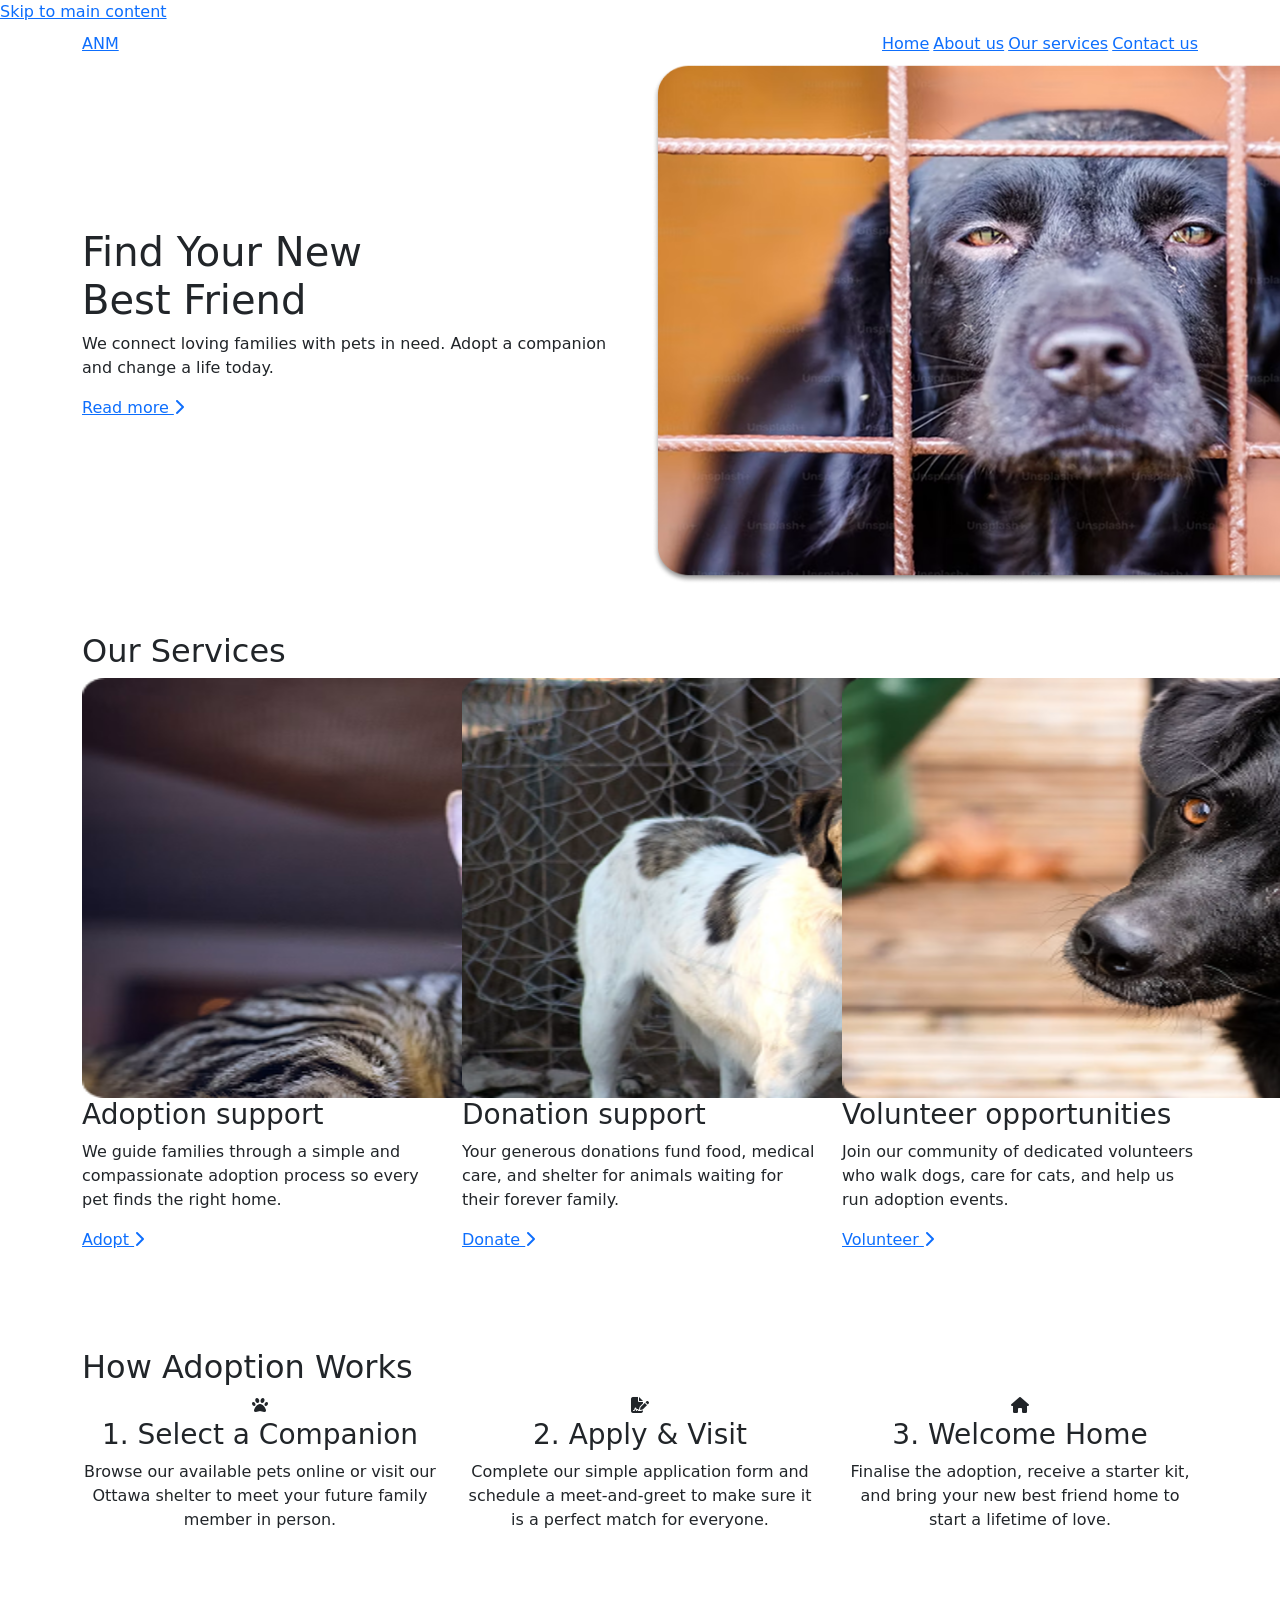
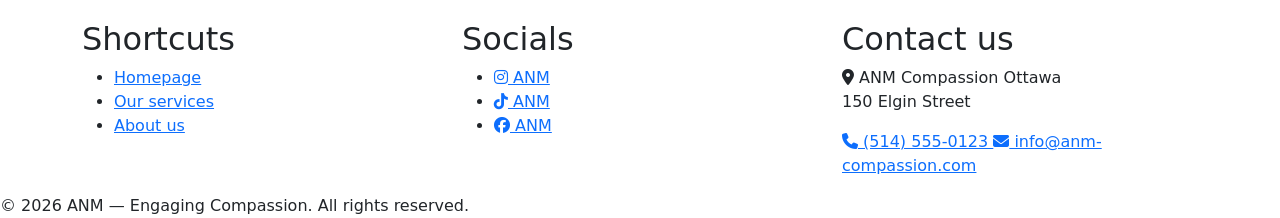
==== index.html @ 62774a29 "add all files" ====
<!DOCTYPE html>
<html lang="en">

<head>
  <meta charset="UTF-8">
  <meta name="viewport" content="width=device-width, initial-scale=1.0">
  <meta name="description"
    content="ANM Compassion — Find your new best friend. We connect loving families with pets in need. Adopt, donate, or volunteer with our rescue shelter in Ottawa.">
  <title>ANM Compassion — Find Your New Best Friend</title>

  <!-- Bootstrap 5.3 CSS -->
  <link rel="stylesheet" href="https://cdn.jsdelivr.net/npm/bootstrap@5.3.3/dist/css/bootstrap.min.css">
  <!-- Font Awesome 6 -->
  <link rel="stylesheet" href="https://cdnjs.cloudflare.com/ajax/libs/font-awesome/6.5.2/css/all.min.css">
  <!-- AOS — Animate On Scroll -->
  <link rel="stylesheet" href="https://unpkg.com/aos@2.3.4/dist/aos.css">
  <!-- Custom Stylesheet -->
  <link rel="stylesheet" href="style.css">
</head>

<body>

  <!-- Skip Navigation Link -->
  <a class="skip-link" href="#main-content">Skip to main content</a>

  <!--         HEADER / NAVBAR         -->
  <header role="banner">
    <div class="container anm-navbar-wrapper">
      <nav class="anm-navbar navbar navbar-expand-lg" aria-label="Main navigation">
        <a class="anm-brand me-4" href="index.html" aria-label="ANM Compassion Home">ANM</a>

        <!-- Mobile toggler -->
        <button class="navbar-toggler ms-auto" type="button" data-bs-toggle="collapse" data-bs-target="#mainNav"
          aria-controls="mainNav" aria-expanded="false" aria-label="Toggle navigation">
          <span class="navbar-toggler-icon"></span>
        </button>

        <div class="collapse navbar-collapse" id="mainNav">
          <ul class="navbar-nav ms-auto gap-1" role="list">
            <li class="nav-item" role="listitem">
              <a class="anm-nav-link active" href="index.html" aria-current="page">Home</a>
            </li>
            <li class="nav-item" role="listitem">
              <a class="anm-nav-link" href="about.html">About us</a>
            </li>
            <li class="nav-item" role="listitem">
              <a class="anm-nav-link" href="services.html">Our services</a>
            </li>
            <li class="nav-item" role="listitem">
              <a class="anm-nav-link" href="contact.html">Contact us</a>
            </li>
          </ul>
        </div>
      </nav>
    </div>
  </header>

  <!--         MAIN CONTENT         -->
  <main id="main-content">

    <!-- ---- SECTION 1: HERO ---- -->
    <section class="hero-section" aria-labelledby="hero-title">
      <div class="container">
        <div class="row align-items-center gy-5">

          <div class="col-lg-6" data-aos="fade-right">
            <h1 class="hero-title" id="hero-title">Find Your New<br>Best Friend</h1>
            <p class="hero-subtitle">
              We connect loving families with pets in need.
              Adopt a companion and change a life today.
            </p>
            <a class="btn-anm" href="about.html">
              Read more <i class="fa-solid fa-chevron-right" aria-hidden="true"></i>
            </a>
          </div>

          <div class="col-lg-6" data-aos="fade-left">
            <img class="hero-img" src="images/dog-hero-lg.jpg"
              srcset="images/dog-hero-sm.jpg 400w, images/dog-hero-lg.jpg 800w" sizes="(max-width: 991px) 100vw, 50vw"
              alt="Black Labrador dog looking through a wire fence at an animal rescue shelter" width="800"
              height="520">
          </div>

        </div>
      </div>
    </section>

    <!-- ---- SECTION 2: OUR SERVICES CARDS ---- -->
    <section class="py-5" aria-labelledby="services-title">
      <div class="container">
        <h2 class="section-title" id="services-title" data-aos="fade-up">Our Services</h2>

        <div class="row gy-4 gx-4">

          <!-- Card 1: Adopt -->
          <div class="col-12 col-md-4" data-aos="fade-up" data-aos-delay="0">
            <article class="anm-card">
              <img class="anm-card-img" src="images/cat-service-lg.jpg"
                srcset="images/cat-service-sm.jpg 400w, images/cat-service-lg.jpg 800w"
                sizes="(max-width: 767px) 90vw, 30vw" alt="Tabby cat sitting calmly, available for adoption" width="800"
                height="420">
              <div class="anm-card-body">
                <h3 class="anm-card-title">Adoption support</h3>
                <p class="anm-card-text">We guide families through a simple and compassionate adoption process so every
                  pet finds the right home.</p>
                <a class="btn-anm btn-anm-block" href="services.html#adopt">
                  Adopt <i class="fa-solid fa-chevron-right" aria-hidden="true"></i>
                </a>
              </div>
            </article>
          </div>

          <!-- Card 2: Donate -->
          <div class="col-12 col-md-4" data-aos="fade-up" data-aos-delay="100">
            <article class="anm-card">
              <img class="anm-card-img" src="images/dog-service-lg.jpg"
                srcset="images/dog-service-sm.jpg 400w, images/dog-service-lg.jpg 800w"
                sizes="(max-width: 767px) 90vw, 30vw"
                alt="A spotted dog running in a shelter yard, supported by donations" width="800" height="420">
              <div class="anm-card-body">
                <h3 class="anm-card-title">Donation support</h3>
                <p class="anm-card-text">Your generous donations fund food, medical care, and shelter for animals
                  waiting for their forever family.</p>
                <a class="btn-anm btn-anm-block" href="services.html#donate">
                  Donate <i class="fa-solid fa-chevron-right" aria-hidden="true"></i>
                </a>
              </div>
            </article>
          </div>

          <!-- Card 3: Volunteer -->
          <div class="col-12 col-md-4" data-aos="fade-up" data-aos-delay="200">
            <article class="anm-card">
              <img class="anm-card-img" src="images/dog-volunteer-lg.jpg"
                srcset="images/dog-volunteer-sm.jpg 400w, images/dog-volunteer-lg.jpg 800w"
                sizes="(max-width: 767px) 90vw, 30vw"
                alt="Black dog sitting outdoors representing volunteer opportunities" width="800" height="420">
              <div class="anm-card-body">
                <h3 class="anm-card-title">Volunteer opportunities</h3>
                <p class="anm-card-text">Join our community of dedicated volunteers who walk dogs, care for cats, and
                  help us run adoption events.</p>
                <a class="btn-anm btn-anm-block" href="services.html#volunteer">
                  Volunteer <i class="fa-solid fa-chevron-right" aria-hidden="true"></i>
                </a>
              </div>
            </article>
          </div>

        </div>
      </div>
    </section>

    <!-- ---- SECTION 3: ADOPTION STEPS ---- -->
    <section class="py-5 mb-4" aria-labelledby="steps-title">
      <div class="container">
        <h2 class="section-title" id="steps-title" data-aos="fade-up">How Adoption Works</h2>

        <div class="row gy-4 text-center">

          <div class="col-12 col-md-4" data-aos="fade-up" data-aos-delay="0">
            <div class="pillar-card">
              <i class="fa-solid fa-paw pillar-icon" aria-hidden="true"></i>
              <h3 class="pillar-title">1. Select a Companion</h3>
              <p class="pillar-text">Browse our available pets online or visit our Ottawa shelter to meet your future
                family member in person.</p>
            </div>
          </div>

          <div class="col-12 col-md-4" data-aos="fade-up" data-aos-delay="100">
            <div class="pillar-card">
              <i class="fa-solid fa-file-signature pillar-icon" aria-hidden="true"></i>
              <h3 class="pillar-title">2. Apply &amp; Visit</h3>
              <p class="pillar-text">Complete our simple application form and schedule a meet-and-greet to make sure it
                is a perfect match for everyone.</p>
            </div>
          </div>

          <div class="col-12 col-md-4" data-aos="fade-up" data-aos-delay="200">
            <div class="pillar-card">
              <i class="fa-solid fa-house pillar-icon" aria-hidden="true"></i>
              <h3 class="pillar-title">3. Welcome Home</h3>
              <p class="pillar-text">Finalise the adoption, receive a starter kit, and bring your new best friend home
                to start a lifetime of love.</p>
            </div>
          </div>

        </div>
      </div>
    </section>

  </main>

  <!--         FOOTER         -->
  <footer class="anm-footer" role="contentinfo">
    <div class="container">
      <div class="row gy-5">

        <!-- Shortcuts -->
        <div class="col-12 col-sm-4">
          <h2 class="footer-col-heading">Shortcuts</h2>
          <ul class="footer-links">
            <li><a href="index.html">Homepage</a></li>
            <li><a href="services.html">Our services</a></li>
            <li><a href="about.html">About us</a></li>
          </ul>
        </div>

        <!-- Socials -->
        <div class="col-12 col-sm-4">
          <h2 class="footer-col-heading">Socials</h2>
          <ul class="footer-links">
            <li>
              <a class="footer-social-link" href="#" aria-label="ANM on Instagram">
                <i class="fa-brands fa-instagram" aria-hidden="true"></i> ANM
              </a>
            </li>
            <li>
              <a class="footer-social-link" href="#" aria-label="ANM on TikTok">
                <i class="fa-brands fa-tiktok" aria-hidden="true"></i> ANM
              </a>
            </li>
            <li>
              <a class="footer-social-link" href="#" aria-label="ANM on Facebook">
                <i class="fa-brands fa-facebook" aria-hidden="true"></i> ANM
              </a>
            </li>
          </ul>
        </div>

        <!-- Contact -->
        <div class="col-12 col-sm-4">
          <h2 class="footer-col-heading">Contact us</h2>
          <address>
            <p class="footer-contact-item">
              <i class="fa-solid fa-location-dot" aria-hidden="true"></i>
              ANM Compassion Ottawa<br>150 Elgin Street
            </p>
            <a class="footer-contact-item" href="tel:+15145550123">
              <i class="fa-solid fa-phone" aria-hidden="true"></i>
              (514) 555-0123
            </a>
            <a class="footer-contact-item" href="mailto:info@anm-compassion.com">
              <i class="fa-solid fa-envelope" aria-hidden="true"></i>
              info@anm-compassion.com
            </a>
          </address>
        </div>

      </div>
    </div>

    <!-- Copyright bar -->
    <div class="footer-copyright">
      <p class="mb-0">&copy; 2026 ANM &mdash; Engaging Compassion. All rights reserved.</p>
    </div>
  </footer>

  <!-- Bootstrap 5.3 JS Bundle -->
  <script src="https://cdn.jsdelivr.net/npm/bootstrap@5.3.3/dist/js/bootstrap.bundle.min.js"></script>
  <!-- AOS Init -->
  <script src="https://unpkg.com/aos@2.3.4/dist/aos.js"></script>
  <script>
    AOS.init({ once: true, duration: 700, easing: 'ease-out-cubic' });
  </script>

</body>

</html>
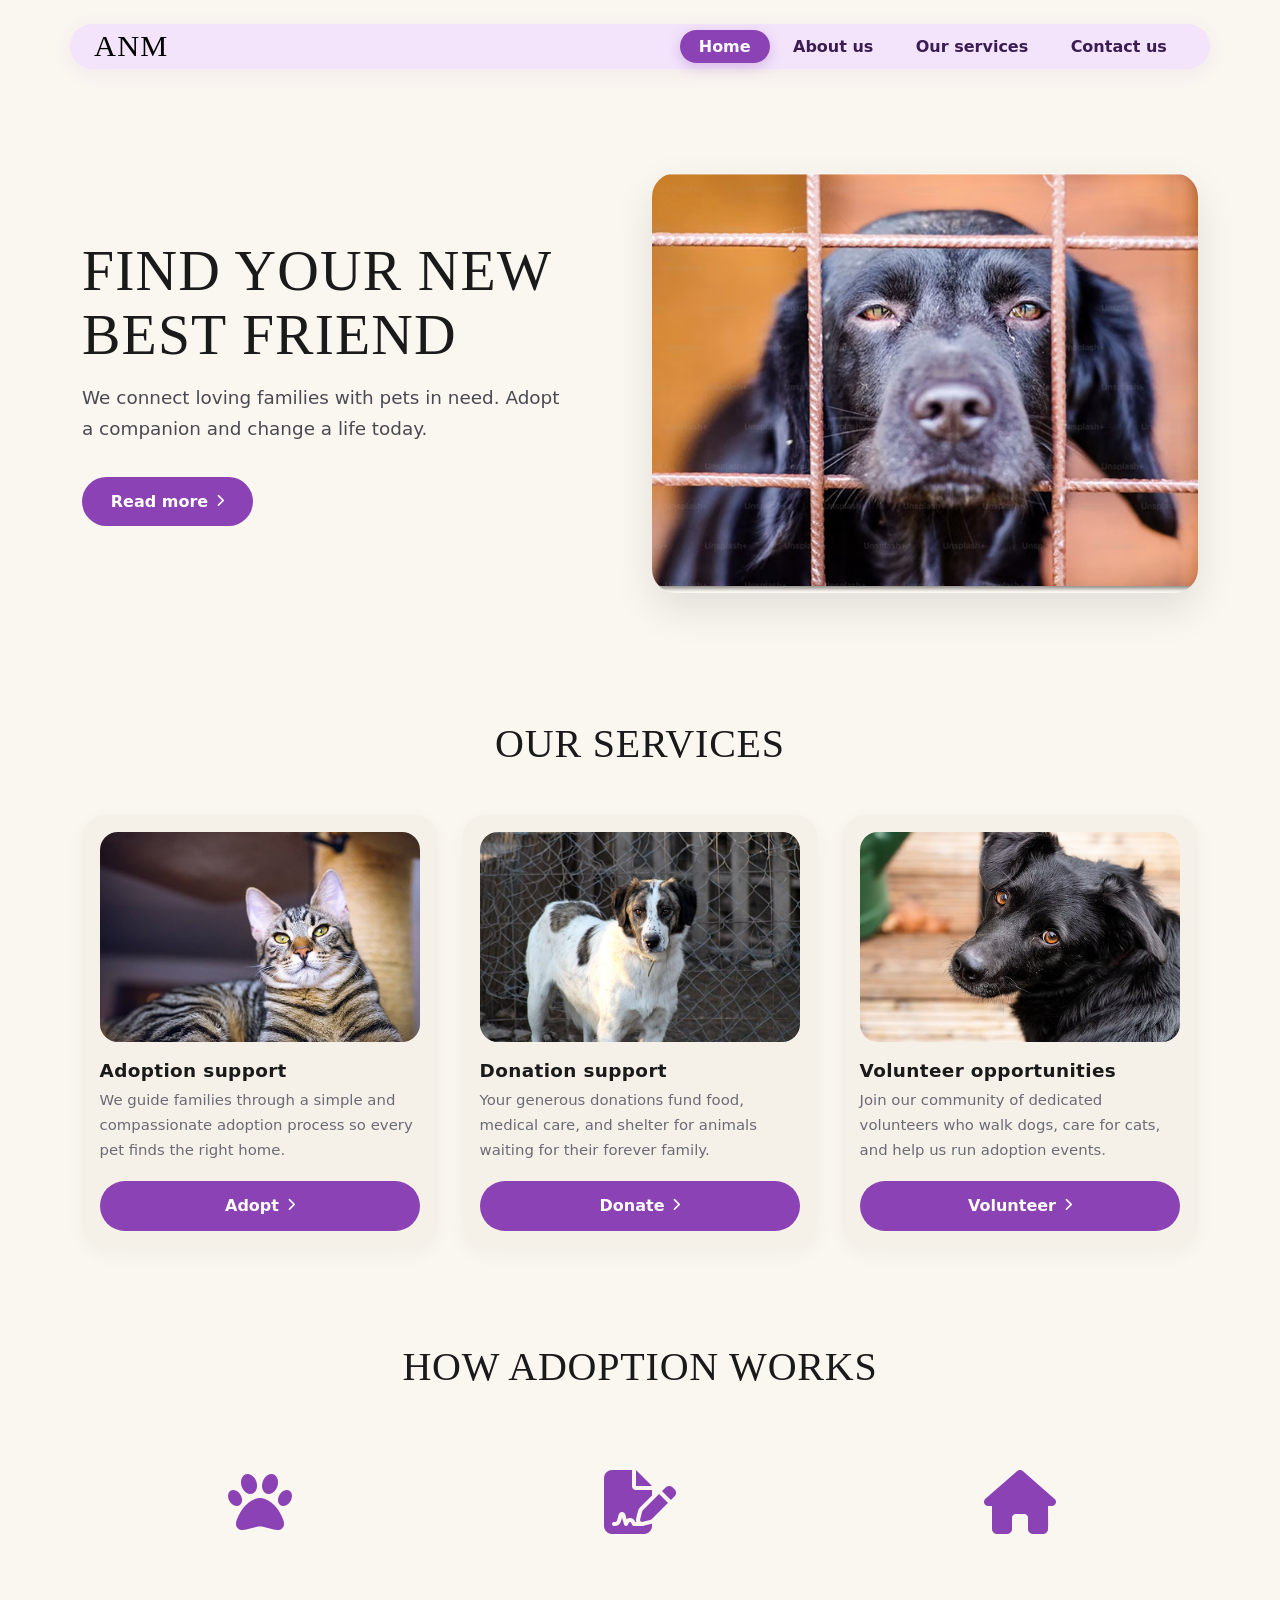
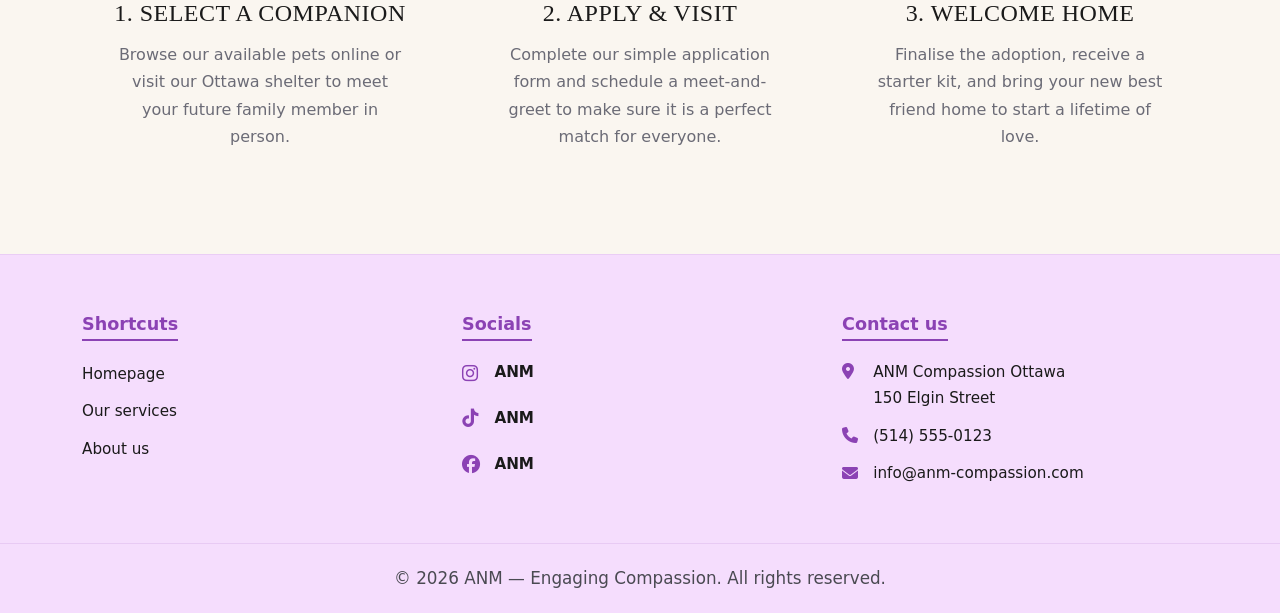
==== commit 8b078b59: "fix css path" ====
--- a/index.html
+++ b/index.html
@@ -15,7 +15,7 @@
   <!-- AOS — Animate On Scroll -->
   <link rel="stylesheet" href="https://unpkg.com/aos@2.3.4/dist/aos.css">
   <!-- Custom Stylesheet -->
-  <link rel="stylesheet" href="style.css">
+  <link rel="stylesheet" href="css/style.css">
 </head>
 
 <body>
@@ -265,4 +265,4 @@
 
 </body>
 
-</html>+</html>
--- a/css/style.css
+++ b/css/style.css
@@ -0,0 +1,799 @@
+@import url('https://fonts.googleapis.com/css2?family=Shrikhand&family=Plus+Jakarta+Sans:wght@400;500;600;700&display=swap');
+
+:root {
+  --bs-primary: #8b42b4;
+  --bs-primary-rgb: 139, 66, 180;
+  --bs-body-bg: #faf6f0;
+  --bs-body-color: #2b2b2b;
+  --bs-font-sans-serif: 'Plus Jakarta Sans', system-ui, -apple-system, sans-serif;
+  --bs-border-radius: 1rem;
+  --bs-border-radius-lg: 1.5rem;
+
+  --bg-cream: #faf6f0;
+  --nav-bg: #f3e4fc;
+  --nav-link-color: #3b1d54;
+  --purple-primary: #8b42b4;
+  --purple-hover: #6e2e94;
+  --purple-light: #f3e4fc;
+  --purple-footer-bg: #f5ddfd;
+  --card-bg: #f5f0e8;
+  --input-bg: #efece6;
+  --input-border: #e0dbd3;
+
+  --font-heading: 'Shrikhand', 'Georgia', serif;
+  --font-body: 'Plus Jakarta Sans', system-ui, sans-serif;
+
+  --text-dark: #1a1a1a;
+  --text-body: #4a4a52;
+  --text-muted-custom: #6b6b76;
+
+
+  --section-gap: 5rem;
+}
+
+
+*,
+*::before,
+*::after {
+  box-sizing: border-box;
+}
+
+html {
+  scroll-behavior: smooth;
+}
+
+body {
+  background-color: var(--bg-cream);
+  color: var(--text-body);
+  font-family: var(--font-body);
+  line-height: 1.7;
+  min-height: 100vh;
+  display: flex;
+  flex-direction: column;
+}
+
+main {
+  flex: 1 0 auto;
+}
+
+img {
+  max-width: 100%;
+  height: auto;
+  display: block;
+}
+
+h1,
+h2,
+h3,
+h4,
+h5,
+h6 {
+  font-family: var(--font-heading);
+  color: var(--text-dark);
+  font-weight: 400;
+  text-transform: uppercase;
+  letter-spacing: 0.02em;
+  line-height: 1.15;
+}
+
+h1 {
+  font-size: clamp(2rem, 5vw, 3.5rem);
+}
+
+h2 {
+  font-size: clamp(1.6rem, 4vw, 2.6rem);
+}
+
+h3 {
+  font-size: clamp(1.25rem, 3vw, 1.8rem);
+}
+
+p {
+  color: var(--text-body);
+  font-size: 1.05rem;
+}
+
+.skip-link {
+  position: absolute;
+  top: -120px;
+  left: 1rem;
+  background: var(--purple-primary);
+  color: #fff;
+  padding: 0.75rem 1.5rem;
+  border-radius: 50px;
+  z-index: 9999;
+  text-decoration: none;
+  font-weight: 700;
+  transition: top 0.2s ease;
+}
+
+.skip-link:focus {
+  top: 1rem;
+  outline: 3px solid #fff;
+  outline-offset: 3px;
+}
+
+
+.anm-navbar-wrapper {
+  padding: 1.5rem 0;
+}
+
+.anm-navbar {
+  background-color: var(--nav-bg);
+  border-radius: 50px;
+  padding: 0.45rem 1.5rem;
+  box-shadow: 0 4px 20px rgba(139, 66, 180, 0.07);
+  transition: box-shadow 0.3s ease;
+}
+
+.anm-brand {
+  font-family: var(--font-heading);
+  font-size: 1.9rem;
+  color: #000;
+  text-decoration: none;
+  letter-spacing: 0.04em;
+  line-height: 1;
+  transition: color 0.3s ease;
+}
+
+.anm-brand:hover,
+.anm-brand:focus {
+  color: var(--purple-primary);
+  outline: none;
+}
+
+.anm-nav-link {
+  font-family: var(--font-body);
+  font-weight: 600;
+  font-size: 1rem;
+  color: var(--nav-link-color) !important;
+  border-radius: 50px;
+  padding: 0.45rem 1.2rem !important;
+  text-decoration: none;
+  transition: background-color 0.3s ease, color 0.3s ease;
+}
+
+.anm-nav-link:hover {
+  background-color: rgba(139, 66, 180, 0.1);
+  color: var(--purple-hover) !important;
+}
+
+.anm-nav-link:focus-visible {
+  outline: 3px solid var(--purple-primary);
+  outline-offset: 2px;
+}
+
+.anm-nav-link.active {
+  background-color: var(--purple-primary) !important;
+  color: #fff !important;
+  box-shadow: 0 4px 14px rgba(139, 66, 180, 0.28);
+}
+
+.anm-nav-link.active:hover {
+  background-color: var(--purple-hover) !important;
+}
+
+
+.navbar-toggler {
+  border: 2px solid var(--purple-primary);
+  border-radius: 50px;
+  padding: 0.3rem 0.7rem;
+  background: transparent;
+}
+
+.navbar-toggler:focus {
+  box-shadow: 0 0 0 3px rgba(139, 66, 180, 0.3);
+}
+
+.navbar-toggler-icon {
+  background-image: url("data:image/svg+xml,%3csvg xmlns='http://www.w3.org/2000/svg' viewBox='0 0 30 30'%3e%3cpath stroke='%238b42b4' stroke-linecap='round' stroke-miterlimit='10' stroke-width='2' d='M4 7h22M4 15h22M4 23h22'/%3e%3c/svg%3e");
+}
+
+
+.hero-section {
+  padding: var(--section-gap) 0;
+}
+
+.hero-title {
+  font-family: var(--font-heading);
+  font-size: clamp(2.2rem, 5.5vw, 3.6rem);
+  text-transform: uppercase;
+  line-height: 1.1;
+  color: var(--text-dark);
+}
+
+.hero-subtitle {
+  font-size: 1.15rem;
+  color: var(--text-body);
+  max-width: 42ch;
+  margin-top: 1rem;
+  margin-bottom: 2rem;
+}
+
+.hero-img {
+  border-radius: 24px;
+  width: 100%;
+  height: 400px;
+  object-fit: cover;
+  box-shadow: 0 16px 40px rgba(0, 0, 0, 0.1);
+}
+
+
+.section-title {
+  font-family: var(--font-heading);
+  text-align: center;
+  font-size: clamp(1.6rem, 4vw, 2.5rem);
+  color: var(--text-dark);
+  margin-bottom: 3rem;
+  text-transform: uppercase;
+}
+
+
+.anm-card {
+  background-color: var(--card-bg);
+  border: none;
+  border-radius: 24px;
+  padding: 1.1rem;
+  height: 100%;
+  display: flex;
+  flex-direction: column;
+  box-shadow: 0 6px 20px rgba(0, 0, 0, 0.04);
+  transition: transform 0.3s ease, box-shadow 0.3s ease;
+}
+
+.anm-card:hover {
+  transform: translateY(-6px);
+  box-shadow: 0 16px 36px rgba(0, 0, 0, 0.09);
+}
+
+.anm-card-img {
+  border-radius: 18px;
+  width: 100%;
+  height: 210px;
+  object-fit: cover;
+}
+
+.anm-card-body {
+  padding-top: 1.1rem;
+  display: flex;
+  flex-direction: column;
+  flex-grow: 1;
+}
+
+.anm-card-title {
+  font-family: var(--font-body);
+  font-weight: 700;
+  font-size: 1.15rem;
+  color: var(--text-dark);
+  text-transform: none;
+  margin-bottom: 0.4rem;
+}
+
+.anm-card-text {
+  font-size: 0.93rem;
+  color: var(--text-muted-custom);
+  flex-grow: 1;
+  margin-bottom: 1.1rem;
+}
+
+
+.btn-anm {
+  display: inline-flex;
+  align-items: center;
+  gap: 0.5rem;
+  background-color: var(--purple-primary);
+  color: #fff;
+  border: none;
+  border-radius: 50px;
+  padding: 0.7rem 1.8rem;
+  font-family: var(--font-body);
+  font-weight: 700;
+  font-size: 1rem;
+  text-decoration: none;
+  cursor: pointer;
+  transition: background-color 0.3s ease, transform 0.25s ease, box-shadow 0.3s ease;
+}
+
+.btn-anm:hover {
+  background-color: var(--purple-hover);
+  color: #fff;
+  transform: translateY(-2px);
+  box-shadow: 0 8px 20px rgba(139, 66, 180, 0.35);
+}
+
+.btn-anm:focus-visible {
+  outline: 3px solid var(--purple-primary);
+  outline-offset: 4px;
+  color: #fff;
+}
+
+.btn-anm i {
+  font-size: 0.8rem;
+  transition: transform 0.3s ease;
+}
+
+.btn-anm:hover i {
+  transform: translateX(4px);
+}
+
+
+.btn-anm-block {
+  width: 100%;
+  justify-content: center;
+  margin-top: auto;
+}
+
+.anm-diamond-list {
+  list-style: none;
+  padding-left: 0;
+}
+
+.anm-diamond-list li {
+  position: relative;
+  padding-left: 2rem;
+  margin-bottom: 1.2rem;
+  font-size: 1.05rem;
+  color: var(--text-body);
+}
+
+.anm-diamond-list li::before {
+  content: '◆';
+  position: absolute;
+  left: 0;
+  top: 0.1em;
+  color: var(--purple-primary);
+  font-size: 1rem;
+}
+
+
+.pillar-card {
+  text-align: center;
+  padding: 2rem 1rem;
+}
+
+.pillar-icon,
+.pillar-img-icon {
+  font-size: 4rem;
+  color: var(--purple-primary);
+  width: 110px;
+  height: 110px;
+  object-fit: contain;
+  margin: 0 auto 1.25rem;
+  display: block;
+  line-height: 1;
+  transition: transform 0.3s ease;
+}
+
+.pillar-card:hover .pillar-icon,
+.pillar-card:hover .pillar-img-icon {
+  transform: scale(1.1);
+}
+
+.pillar-title {
+  font-family: var(--font-heading);
+  font-size: 1.5rem;
+  color: var(--text-dark);
+  margin-bottom: 0.85rem;
+  text-transform: uppercase;
+}
+
+.pillar-text {
+  font-size: 1rem;
+  color: var(--text-muted-custom);
+  max-width: 28ch;
+  margin: 0 auto;
+}
+
+
+.stats-strip {
+  background-color: var(--purple-light);
+  border-radius: 24px;
+  padding: 2.5rem 1rem;
+}
+
+.stat-item {
+  text-align: center;
+}
+
+.stat-number {
+  font-family: var(--font-heading);
+  font-size: 2.8rem;
+  color: var(--purple-primary);
+  display: block;
+  line-height: 1;
+}
+
+.stat-label {
+  font-size: 1rem;
+  color: var(--text-body);
+  margin-top: 0.4rem;
+}
+
+
+.feature-img {
+  border-radius: 24px;
+  width: 100%;
+  height: 380px;
+  object-fit: cover;
+  box-shadow: 0 16px 40px rgba(0, 0, 0, 0.1);
+}
+
+.contact-section {
+  padding: var(--section-gap) 0;
+}
+
+.form-anm-control {
+  background-color: var(--input-bg);
+  border: 1px solid var(--input-border);
+  border-radius: 16px;
+  padding: 1rem 1.25rem;
+  font-size: 1rem;
+  font-family: var(--font-body);
+  color: var(--text-dark);
+  width: 100%;
+  transition: border-color 0.3s ease, box-shadow 0.3s ease, background-color 0.3s ease;
+  display: block;
+  margin-bottom: 1rem;
+}
+
+.form-anm-control::placeholder {
+  color: #9a9591;
+}
+
+.form-anm-control:focus {
+  background-color: #fff;
+  border-color: var(--purple-primary);
+  box-shadow: 0 0 0 0.25rem rgba(139, 66, 180, 0.2);
+  outline: none;
+}
+
+textarea.form-anm-control {
+  resize: vertical;
+  min-height: 160px;
+}
+
+.info-card {
+  background-color: var(--purple-light);
+  border-radius: 24px;
+  padding: 2rem;
+  height: 100%;
+}
+
+.info-card h3 {
+  font-size: 1.3rem;
+  margin-bottom: 1rem;
+}
+
+.info-card p,
+.info-card address {
+  font-style: normal;
+  font-size: 0.97rem;
+  color: var(--text-body);
+  line-height: 1.75;
+}
+
+.accordion-button:not(.collapsed) {
+  background-color: var(--purple-light);
+  color: var(--purple-primary);
+  box-shadow: none;
+}
+
+.accordion-button:focus {
+  box-shadow: 0 0 0 0.25rem rgba(139, 66, 180, 0.2);
+}
+
+.accordion-item {
+  border: 1px solid var(--input-border);
+  border-radius: 16px !important;
+  overflow: hidden;
+  margin-bottom: 0.75rem;
+  background-color: var(--card-bg);
+}
+
+
+.services-hero {
+  background: linear-gradient(135deg, var(--purple-light) 0%, var(--bg-cream) 60%);
+  border-radius: 32px;
+  padding: 3rem 2.5rem;
+}
+
+.service-detail-card {
+  background-color: var(--card-bg);
+  border-radius: 24px;
+  padding: 2rem;
+  height: 100%;
+  border: none;
+  box-shadow: 0 6px 20px rgba(0, 0, 0, 0.04);
+  transition: transform 0.3s ease, box-shadow 0.3s ease;
+}
+
+.service-detail-card:hover {
+  transform: translateY(-5px);
+  box-shadow: 0 14px 32px rgba(0, 0, 0, 0.09);
+}
+
+.service-detail-icon {
+  font-size: 2.5rem;
+  color: var(--purple-primary);
+  margin-bottom: 1rem;
+  display: block;
+}
+
+.service-detail-title {
+  font-family: var(--font-body);
+  font-weight: 700;
+  font-size: 1.2rem;
+  color: var(--text-dark);
+  margin-bottom: 0.6rem;
+  text-transform: none;
+}
+
+.service-detail-text {
+  font-size: 0.95rem;
+  color: var(--text-muted-custom);
+  margin-bottom: 0;
+}
+
+.sponsor-card {
+  background: linear-gradient(135deg, var(--purple-primary) 0%, #a056cc 100%);
+  border-radius: 24px;
+  padding: 2.5rem;
+  color: #fff;
+  text-align: center;
+  height: 100%;
+  transition: transform 0.3s ease, box-shadow 0.3s ease;
+}
+
+.sponsor-card:hover {
+  transform: translateY(-6px);
+  box-shadow: 0 16px 36px rgba(139, 66, 180, 0.3);
+}
+
+.sponsor-card h3,
+.sponsor-card p {
+  color: #fff;
+}
+
+.sponsor-card .sponsor-price {
+  font-family: var(--font-heading);
+  font-size: 2.5rem;
+  display: block;
+  margin: 0.75rem 0;
+}
+
+.btn-anm-outline {
+  display: inline-flex;
+  align-items: center;
+  gap: 0.5rem;
+  background-color: transparent;
+  color: var(--purple-primary);
+  border: 2px solid var(--purple-primary);
+  border-radius: 50px;
+  padding: 0.65rem 1.75rem;
+  font-family: var(--font-body);
+  font-weight: 700;
+  font-size: 1rem;
+  text-decoration: none;
+  cursor: pointer;
+  transition: background-color 0.3s ease, color 0.3s ease, transform 0.25s ease;
+}
+
+.btn-anm-outline:hover {
+  background-color: var(--purple-primary);
+  color: #fff;
+  transform: translateY(-2px);
+}
+
+.btn-anm-outline:focus-visible {
+  outline: 3px solid var(--purple-primary);
+  outline-offset: 4px;
+}
+
+.btn-anm-white {
+  display: inline-flex;
+  align-items: center;
+  gap: 0.5rem;
+  background-color: #fff;
+  color: var(--purple-primary);
+  border: none;
+  border-radius: 50px;
+  padding: 0.7rem 1.8rem;
+  font-family: var(--font-body);
+  font-weight: 700;
+  font-size: 1rem;
+  text-decoration: none;
+  cursor: pointer;
+  transition: background-color 0.3s ease, color 0.3s ease, transform 0.25s ease;
+}
+
+.btn-anm-white:hover {
+  background-color: var(--purple-light);
+  color: var(--purple-hover);
+  transform: translateY(-2px);
+}
+
+.btn-anm-white:focus-visible {
+  outline: 3px solid #fff;
+  outline-offset: 4px;
+}
+
+
+.anm-footer {
+  background-color: var(--purple-footer-bg);
+  padding: 3.5rem 0 0;
+  border-top: 1px solid rgba(139, 66, 180, 0.1);
+}
+
+.footer-col-heading {
+  font-family: var(--font-body);
+  font-weight: 700;
+  font-size: 1.1rem;
+  color: var(--purple-primary);
+  text-transform: none;
+  position: relative;
+  display: inline-block;
+  padding-bottom: 0.4rem;
+  margin-bottom: 1.2rem;
+  letter-spacing: 0;
+}
+
+.footer-col-heading::after {
+  content: '';
+  position: absolute;
+  left: 0;
+  bottom: 0;
+  width: 100%;
+  height: 1.5px;
+  background-color: var(--purple-primary);
+}
+
+.footer-links {
+  list-style: none;
+  padding: 0;
+  margin: 0;
+}
+
+.footer-links li {
+  margin-bottom: 0.6rem;
+}
+
+.footer-links a {
+  color: var(--text-dark);
+  text-decoration: none;
+  font-size: 0.95rem;
+  transition: color 0.3s ease;
+}
+
+.footer-links a:hover {
+  color: var(--purple-hover);
+}
+
+.footer-links a:focus-visible {
+  outline: 2px solid var(--purple-primary);
+  border-radius: 4px;
+}
+
+.footer-social-link {
+  display: inline-flex;
+  align-items: center;
+  gap: 0.65rem;
+  color: var(--text-dark);
+  text-decoration: none;
+  font-size: 0.95rem;
+  font-weight: 600;
+  margin-bottom: 0.65rem;
+  transition: color 0.3s ease;
+}
+
+.footer-social-link:hover {
+  color: var(--purple-hover);
+}
+
+.footer-social-link:focus-visible {
+  outline: 2px solid var(--purple-primary);
+  border-radius: 4px;
+}
+
+.footer-social-link i {
+  color: var(--purple-primary);
+  font-size: 1.15rem;
+  width: 22px;
+}
+
+.footer-contact-item {
+  display: flex;
+  align-items: flex-start;
+  gap: 0.7rem;
+  font-size: 0.95rem;
+  color: var(--text-dark);
+  margin-bottom: 0.75rem;
+  text-decoration: none;
+}
+
+.footer-contact-item i {
+  color: var(--purple-primary);
+  font-size: 1rem;
+  width: 20px;
+  flex-shrink: 0;
+  margin-top: 0.2rem;
+}
+
+.footer-copyright {
+  border-top: 1px solid rgba(139, 66, 180, 0.12);
+  margin-top: 2.5rem;
+  padding: 1.25rem 0;
+  text-align: center;
+  font-size: 0.875rem;
+  color: var(--text-muted-custom);
+}
+
+
+[data-aos] {
+  transition-duration: 700ms;
+}
+
+@media (max-width: 575.98px) {
+  :root {
+    --section-gap: 3rem;
+  }
+
+  .hero-img,
+  .feature-img {
+    height: 260px;
+    border-radius: 18px;
+  }
+
+  .anm-card-img {
+    height: 180px;
+  }
+
+  .anm-navbar {
+    border-radius: 20px;
+    padding: 0.6rem 1rem;
+  }
+
+  .anm-brand {
+    font-size: 1.5rem;
+  }
+
+  .stats-strip {
+    border-radius: 18px;
+  }
+
+  .stat-number {
+    font-size: 2.2rem;
+  }
+}
+
+@media (min-width: 576px) and (max-width: 991.98px) {
+
+  .hero-img,
+  .feature-img {
+    height: 320px;
+    margin-top: 2rem;
+  }
+
+  .navbar-collapse {
+    padding-top: 0.75rem;
+  }
+
+  .anm-nav-link {
+    margin-bottom: 0.35rem;
+  }
+}
+
+@media (min-width: 992px) {
+
+  .hero-img,
+  .feature-img {
+    height: 420px;
+  }
+}
+
+@media (min-width: 1400px) {
+
+  .hero-img,
+  .feature-img {
+    height: 460px;
+  }
+}
